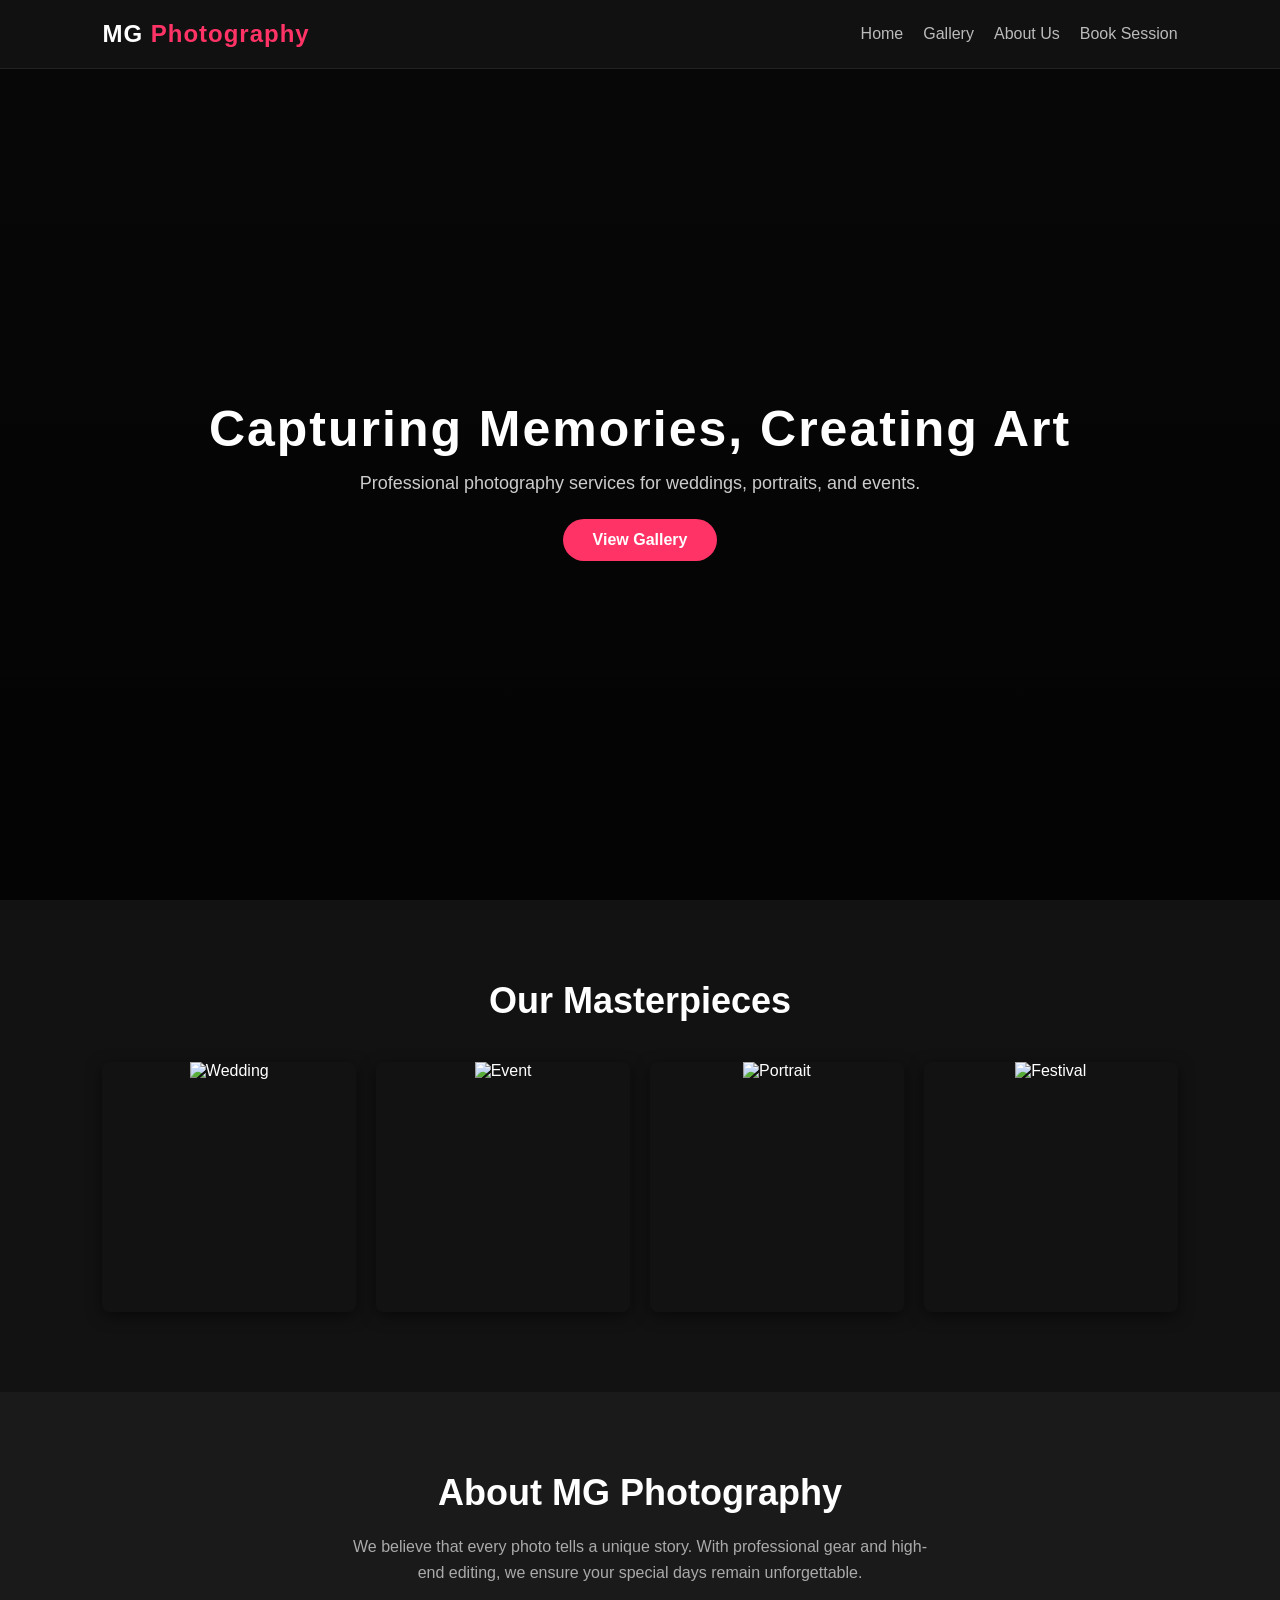
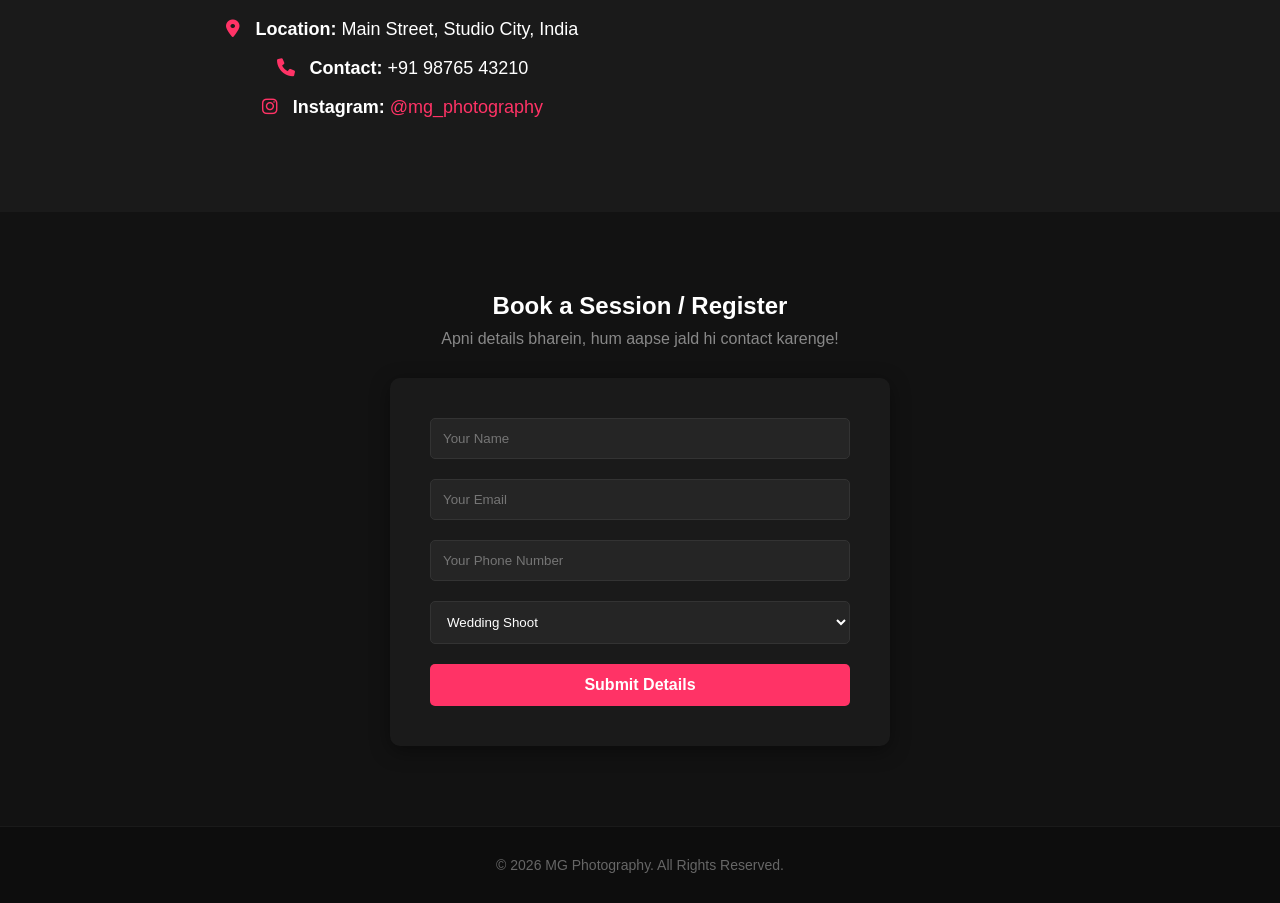
==== index.html @ 0e5b6fcd "Add files via upload" ====
<!DOCTYPE html>
<html lang="en">
<head>
    <meta charset="UTF-8">
    <meta name="viewport" content="width=device-width, initial-scale=1.0">
    <title>MG Photography | Capturing Moments</title>
    <link rel="stylesheet" href="style.css">
    <link rel="stylesheet" href="https://cdnjs.cloudflare.com/ajax/libs/font-awesome/6.0.0/css/all.min.css">
</head>
<body>

    <header>
        <div class="logo">MG <span>Photography</span></div>
        <nav>
            <ul>
                <li><a href="#home">Home</a></li>
                <li><a href="#gallery">Gallery</a></li>
                <li><a href="#about">About Us</a></li>
                <li><a href="#contact">Book Session</a></li>
            </ul>
        </nav>
    </header>

    <section id="home" class="hero">
        <div class="hero-content">
            <h1>Capturing Memories, Creating Art</h1>
            <p>Professional photography services for weddings, portraits, and events.</p>
            <a href="#gallery" class="btn">View Gallery</a>
        </div>
    </section>

    <section id="gallery" class="gallery-section">
        <h2>Our Masterpieces</h2>
        <div class="gallery-grid" id="galleryGrid">
            <div class="gallery-item"><img src="https://images.unsplash.com/photo-1519741497674-611481863552?w=500" alt="Wedding"></div>
            <div class="gallery-item"><img src="https://images.unsplash.com/photo-1511285560929-80b456fea0bc?w=500" alt="Event"></div>
            <div class="gallery-item"><img src="https://images.unsplash.com/photo-1532712938310-34cb3982ef74?w=500" alt="Portrait"></div>
            <div class="gallery-item"><img src="https://images.unsplash.com/photo-1492684223066-81342ee5ff30?w=500" alt="Festival"></div>
        </div>
    </section>

    <section id="about" class="about-section">
        <div class="about-info">
            <h2>About MG Photography</h2>
            <p>We believe that every photo tells a unique story. With professional gear and high-end editing, we ensure your special days remain unforgettable.</p>
            
            <div class="studio-details">
                <p><i class="fas fa-map-marker-alt"></i> <strong>Location:</strong> Main Street, Studio City, India</p>
                <p><i class="fas fa-phone"></i> <strong>Contact:</strong> +91 98765 43210</p>
                <p><i class="fab fa-instagram"></i> <strong>Instagram:</strong> <a href="https://instagram.com/mg_photography" target="_blank">@mg_photography</a></p>
            </div>
        </div>
    </section>

    <section id="contact" class="contact-section">
        <h2>Book a Session / Register</h2>
        <p>Apni details bharein, hum aapse jald hi contact karenge!</p>
        
        <form id="clientForm">
            <div class="input-group">
                <input type="text" id="clientName" placeholder="Your Name" required>
            </div>
            <div class="input-group">
                <input type="email" id="clientEmail" placeholder="Your Email" required>
            </div>
            <div class="input-group">
                <input type="tel" id="clientPhone" placeholder="Your Phone Number" required>
            </div>
            <div class="input-group">
                <select id="serviceType">
                    <option value="Wedding">Wedding Shoot</option>
                    <option value="Portrait">Portrait</option>
                    <option value="Event">Event/Party</option>
                </select>
            </div>
            <button type="submit" class="submit-btn">Submit Details</button>
        </form>
    </section>

    <footer>
        <p>&copy; 2026 MG Photography. All Rights Reserved.</p>
    </footer>

    <script src="https://www.gstatic.com/firebasejs/10.8.0/firebase-app-compat.js"></script>
    <script src="https://www.gstatic.com/firebasejs/10.8.0/firebase-database-compat.js"></script>
    
    <script src="script.js"></script>
</body>
</html>
---- style.css ----
/* Reset & Base Styles */
* {
    margin: 0;
    padding: 0;
    box-sizing: border-box;
    font-family: 'Segoe UI', Tahoma, Geneva, Verdana, sans-serif;
    scroll-behavior: smooth;
}

body {
    background-color: #121212;
    color: #ffffff;
}

/* Navbar */
header {
    display: flex;
    justify-content: space-between;
    align-items: center;
    padding: 20px 8%;
    background-color: rgba(18, 18, 18, 0.95);
    position: fixed;
    width: 100%;
    top: 0;
    z-index: 1000;
    border-bottom: 1px solid #222;
}

.logo {
    font-size: 24px;
    font-weight: bold;
    letter-spacing: 1px;
}

.logo span {
    color: #ff3366;
}

nav ul {
    display: flex;
    list-style: none;
}

nav ul li {
    margin-left: 20px;
}

nav ul li a {
    color: #bbb;
    text-decoration: none;
    font-size: 16px;
    transition: 0.3s;
}

nav ul li a:hover {
    color: #ff3366;
}

/* Hero Section */
.hero {
    height: 100vh;
    background: linear-gradient(rgba(0,0,0,0.6), rgba(0,0,0,0.8)), url('https://images.unsplash.com/photo-1542038784456-1ea8e935640e?w=1200') no-repeat center center/cover;
    display: flex;
    justify-content: center;
    align-items: center;
    text-align: center;
    padding-top: 60px;
}

.hero-content h1 {
    font-size: 50px;
    margin-bottom: 15px;
    letter-spacing: 2px;
}

.hero-content p {
    font-size: 18px;
    color: #ccc;
    margin-bottom: 25px;
}

.btn {
    display: inline-block;
    padding: 12px 30px;
    background-color: #ff3366;
    color: #fff;
    text-decoration: none;
    border-radius: 30px;
    font-weight: bold;
    transition: 0.3s ease;
}

.btn:hover {
    background-color: #e02454;
    transform: translateY(-2px);
}

/* Gallery Section */
.gallery-section {
    padding: 80px 8%;
    text-align: center;
}

.gallery-section h2 {
    font-size: 36px;
    margin-bottom: 40px;
}

.gallery-grid {
    display: grid;
    grid-template-columns: repeat(auto-fit, minmax(250px, 1fr));
    grid-gap: 20px;
}

.gallery-item {
    overflow: hidden;
    border-radius: 8px;
    height: 250px;
    box-shadow: 0 4px 15px rgba(0,0,0,0.5);
}

.gallery-item img {
    width: 100%;
    height: 100%;
    object-fit: cover;
    transition: 0.5s ease;
}

.gallery-item:hover img {
    transform: scale(1.1);
}

/* About Section */
.about-section {
    background-color: #1a1a1a;
    padding: 80px 8%;
    text-align: center;
}

.about-info h2 {
    font-size: 36px;
    margin-bottom: 20px;
}

.about-info p {
    color: #aaa;
    max-width: 600px;
    margin: 0 auto 30px auto;
    line-height: 1.6;
}

.studio-details p {
    font-size: 18px;
    margin: 10px 0;
    color: #fff;
}

.studio-details i {
    color: #ff3366;
    margin-right: 10px;
}

.studio-details a {
    color: #ff3366;
    text-decoration: none;
}

/* Contact / Form Section */
.contact-section {
    padding: 80px 8%;
    text-align: center;
}

.contact-section h2 {
    margin-bottom: 10px;
}

.contact-section p {
    color: #888;
    margin-bottom: 30px;
}

#clientForm {
    max-width: 500px;
    margin: 0 auto;
    background: #1a1a1a;
    padding: 40px;
    border-radius: 10px;
    box-shadow: 0 5px 20px rgba(0,0,0,0.4);
}

.input-group {
    margin-bottom: 20px;
}

.input-group input, .input-group select {
    width: 100%;
    padding: 12px;
    background: #252525;
    border: 1px solid #333;
    color: #fff;
    border-radius: 5px;
    outline: none;
}

.input-group input:focus {
    border-color: #ff3366;
}

.submit-btn {
    width: 100%;
    padding: 12px;
    background: #ff3366;
    border: none;
    color: white;
    font-size: 16px;
    font-weight: bold;
    border-radius: 5px;
    cursor: pointer;
    transition: 0.3s;
}

.submit-btn:hover {
    background: #e02454;
}

/* Footer */
footer {
    text-align: center;
    padding: 30px;
    background: #0d0d0d;
    color: #666;
    font-size: 14px;
    border-top: 1px solid #1a1a1a;
}
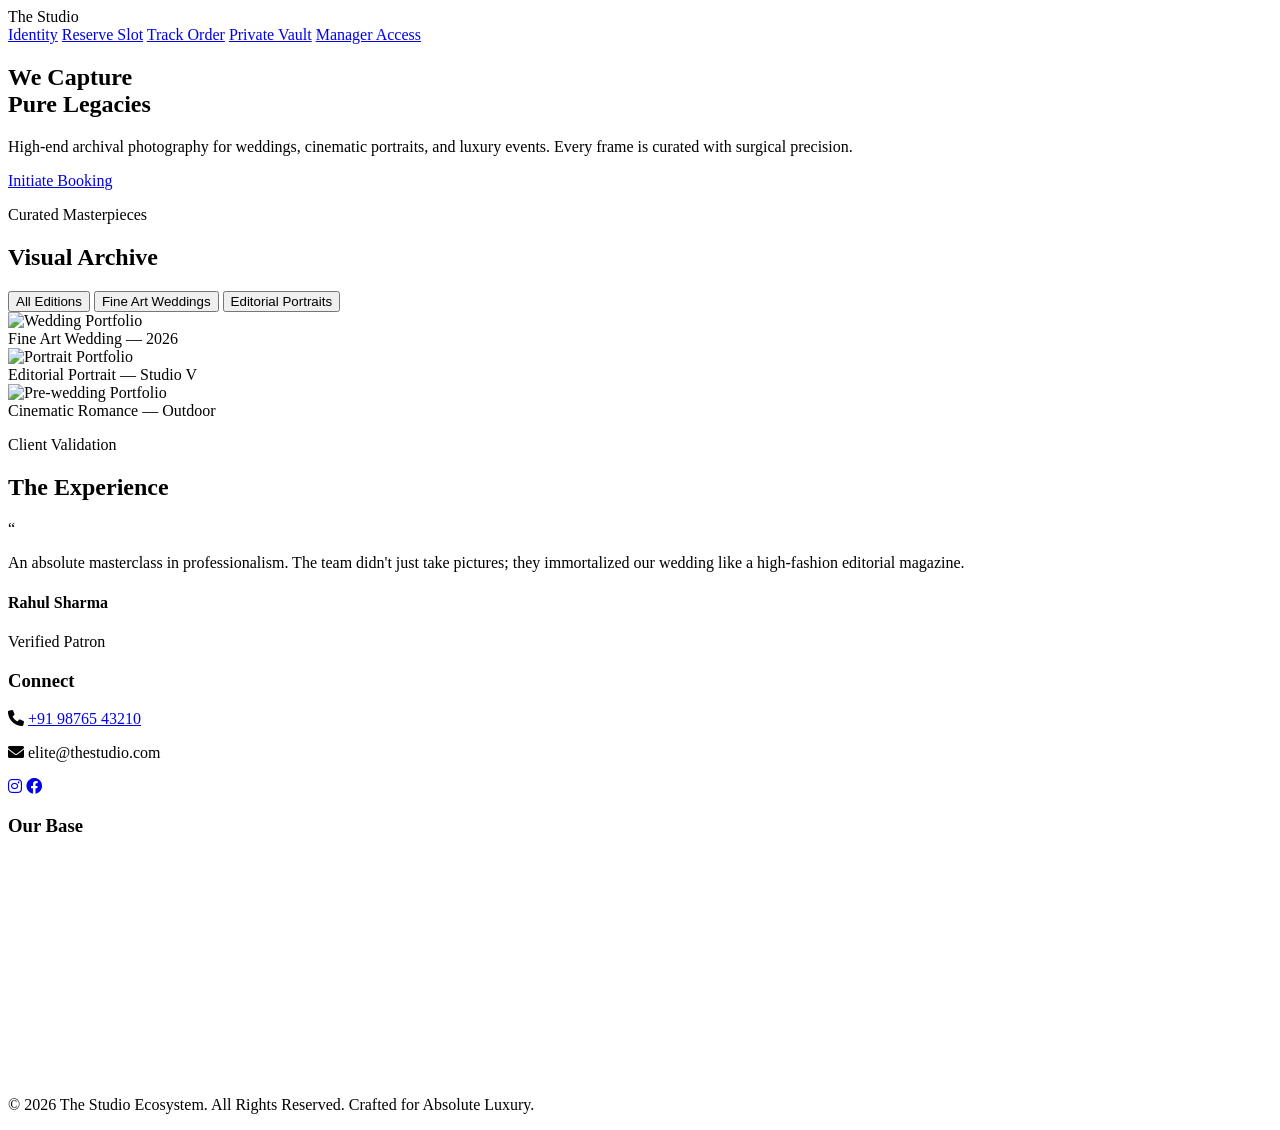
==== commit 2245a084: "Add files via upload" ====
--- a/index.html
+++ b/index.html
@@ -1,90 +1,100 @@
-
 <!DOCTYPE html>
 <html lang="en">
 <head>
     <meta charset="UTF-8">
     <meta name="viewport" content="width=device-width, initial-scale=1.0">
-    <title>MG Photography | Capturing Moments</title>
-    <link rel="stylesheet" href="style.css">
+    <title>The Studio — Cinematic Excellence</title>
+    <link rel="preconnect" href="https://fonts.googleapis.com">
+    <link rel="preconnect" href="https://fonts.gstatic.com" crossorigin>
+    <link href="https://fonts.googleapis.com/css2?family=Plus+Jakarta+Sans:wght@300;400;500;600&family=Syne:wght@700;800&display=swap" rel="stylesheet">
     <link rel="stylesheet" href="https://cdnjs.cloudflare.com/ajax/libs/font-awesome/6.0.0/css/all.min.css">
+    <link rel="stylesheet" href="css/style.css">
 </head>
 <body>
 
     <header>
-        <div class="logo">MG <span>Photography</span></div>
+        <div class="logo">The <span>Studio</span></div>
         <nav>
-            <ul>
-                <li><a href="#home">Home</a></li>
-                <li><a href="#gallery">Gallery</a></li>
-                <li><a href="#about">About Us</a></li>
-                <li><a href="#contact">Book Session</a></li>
-            </ul>
+            <a href="index.html" class="active">Identity</a>
+            <a href="booking.html">Reserve Slot</a>
+            <a href="track.html">Track Order</a>
+            <a href="client-gallery.html">Private Vault</a>
+            <a href="admin-login.html" class="admin-btn">Manager Access</a>
         </nav>
     </header>
 
-    <section id="home" class="hero">
+    <section class="hero">
         <div class="hero-content">
-            <h1>Capturing Memories, Creating Art</h1>
-            <p>Professional photography services for weddings, portraits, and events.</p>
-            <a href="#gallery" class="btn">View Gallery</a>
+            <h1>We Capture<br>Pure Legacies</h1>
+            <p>High-end archival photography for weddings, cinematic portraits, and luxury events. Every frame is curated with surgical precision.</p>
+            <a href="booking.html" class="btn">Initiate Booking</a>
         </div>
     </section>
 
-    <section id="gallery" class="gallery-section">
-        <h2>Our Masterpieces</h2>
-        <div class="gallery-grid" id="galleryGrid">
-            <div class="gallery-item"><img src="https://images.unsplash.com/photo-1519741497674-611481863552?w=500" alt="Wedding"></div>
-            <div class="gallery-item"><img src="https://images.unsplash.com/photo-1511285560929-80b456fea0bc?w=500" alt="Event"></div>
-            <div class="gallery-item"><img src="https://images.unsplash.com/photo-1532712938310-34cb3982ef74?w=500" alt="Portrait"></div>
-            <div class="gallery-item"><img src="https://images.unsplash.com/photo-1492684223066-81342ee5ff30?w=500" alt="Festival"></div>
+    <section class="gallery-section">
+        <div class="section-meta">
+            <p class="subtitle">Curated Masterpieces</p>
+            <h2>Visual Archive</h2>
         </div>
-    </section>
-
-    <section id="about" class="about-section">
-        <div class="about-info">
-            <h2>About MG Photography</h2>
-            <p>We believe that every photo tells a unique story. With professional gear and high-end editing, we ensure your special days remain unforgettable.</p>
-            
-            <div class="studio-details">
-                <p><i class="fas fa-map-marker-alt"></i> <strong>Location:</strong> Main Street, Studio City, India</p>
-                <p><i class="fas fa-phone"></i> <strong>Contact:</strong> +91 98765 43210</p>
-                <p><i class="fab fa-instagram"></i> <strong>Instagram:</strong> <a href="https://instagram.com/mg_photography" target="_blank">@mg_photography</a></p>
+        
+        <div class="category-tabs">
+            <button class="tab-btn active">All Editions</button>
+            <button class="tab-btn">Fine Art Weddings</button>
+            <button class="tab-btn">Editorial Portraits</button>
+        </div>
+        
+        <div class="image-grid" id="portfolio-gallery">
+            <div class="img-card">
+                <img src="https://images.unsplash.com/photo-1519741497674-611481863552?w=600" alt="Wedding Portfolio">
+                <div class="card-overlay"><span>Fine Art Wedding — 2026</span></div>
+            </div>
+            <div class="img-card">
+                <img src="https://images.unsplash.com/photo-1534528741775-53994a69daeb?w=600" alt="Portrait Portfolio">
+                <div class="card-overlay"><span>Editorial Portrait — Studio V</span></div>
+            </div>
+            <div class="img-card">
+                <img src="https://images.unsplash.com/photo-1511285560929-80b456fea0bc?w=600" alt="Pre-wedding Portfolio">
+                <div class="card-overlay"><span>Cinematic Romance — Outdoor</span></div>
             </div>
         </div>
     </section>
 
-    <section id="contact" class="contact-section">
-        <h2>Book a Session / Register</h2>
-        <p>Apni details bharein, hum aapse jald hi contact karenge!</p>
-        
-        <form id="clientForm">
-            <div class="input-group">
-                <input type="text" id="clientName" placeholder="Your Name" required>
+    <section class="reviews">
+        <div class="section-meta">
+            <p class="subtitle">Client Validation</p>
+            <h2>The Experience</h2>
+        </div>
+        <div class="review-container">
+            <div class="review-card">
+                <div class="quote-icon">“</div>
+                <p>An absolute masterclass in professionalism. The team didn't just take pictures; they immortalized our wedding like a high-fashion editorial magazine.</p>
+                <h4>Rahul Sharma</h4>
+                <span class="client-title">Verified Patron</span>
             </div>
-            <div class="input-group">
-                <input type="email" id="clientEmail" placeholder="Your Email" required>
-            </div>
-            <div class="input-group">
-                <input type="tel" id="clientPhone" placeholder="Your Phone Number" required>
-            </div>
-            <div class="input-group">
-                <select id="serviceType">
-                    <option value="Wedding">Wedding Shoot</option>
-                    <option value="Portrait">Portrait</option>
-                    <option value="Event">Event/Party</option>
-                </select>
-            </div>
-            <button type="submit" class="submit-btn">Submit Details</button>
-        </form>
+        </div>
     </section>
 
     <footer>
-        <p>&copy; 2026 MG Photography. All Rights Reserved.</p>
+        <div class="footer-container">
+            <div class="footer-info">
+                <h3>Connect</h3>
+                <p class="contact-link"><i class="fas fa-phone"></i> <a href="tel:+919876543210">+91 98765 43210</a></p>
+                <p class="contact-link"><i class="fas fa-envelope"></i> elite@thestudio.com</p>
+                <div class="social-icons">
+                    <a href="https://instagram.com" target="_blank"><i class="fab fa-instagram"></i></a>
+                    <a href="https://facebook.com" target="_blank"><i class="fab fa-facebook"></i></a>
+                </div>
+            </div>
+
+            <div class="footer-map">
+                <h3>Our Base</h3>
+                <iframe src="https://www.google.com/maps/embed?pb=!1m18!1m12!1m3!1d3501.9962770281694!2d77.2166567!3d28.630453!2m3!1f0!2f0!3f0!3m2!1i1024!2i768!4f13.1!3m3!1m2!1s0x390cfd37b6777977%3A0x15f79a957245d62d!2sConnaught%20Place%2C%20New%20Delhi!5e0!3m2!1sen!2sin!4v1700000000000" width="100%" height="220" style="border:0;" allowfullscreen="" loading="lazy"></iframe>
+            </div>
+        </div>
+        <div class="footer-bottom">
+            <p>© 2026 The Studio Ecosystem. All Rights Reserved. Crafted for Absolute Luxury.</p>
+        </div>
     </footer>
 
-    <script src="https://www.gstatic.com/firebasejs/10.8.0/firebase-app-compat.js"></script>
-    <script src="https://www.gstatic.com/firebasejs/10.8.0/firebase-database-compat.js"></script>
-    
-    <script src="script.js"></script>
 </body>
 </html>
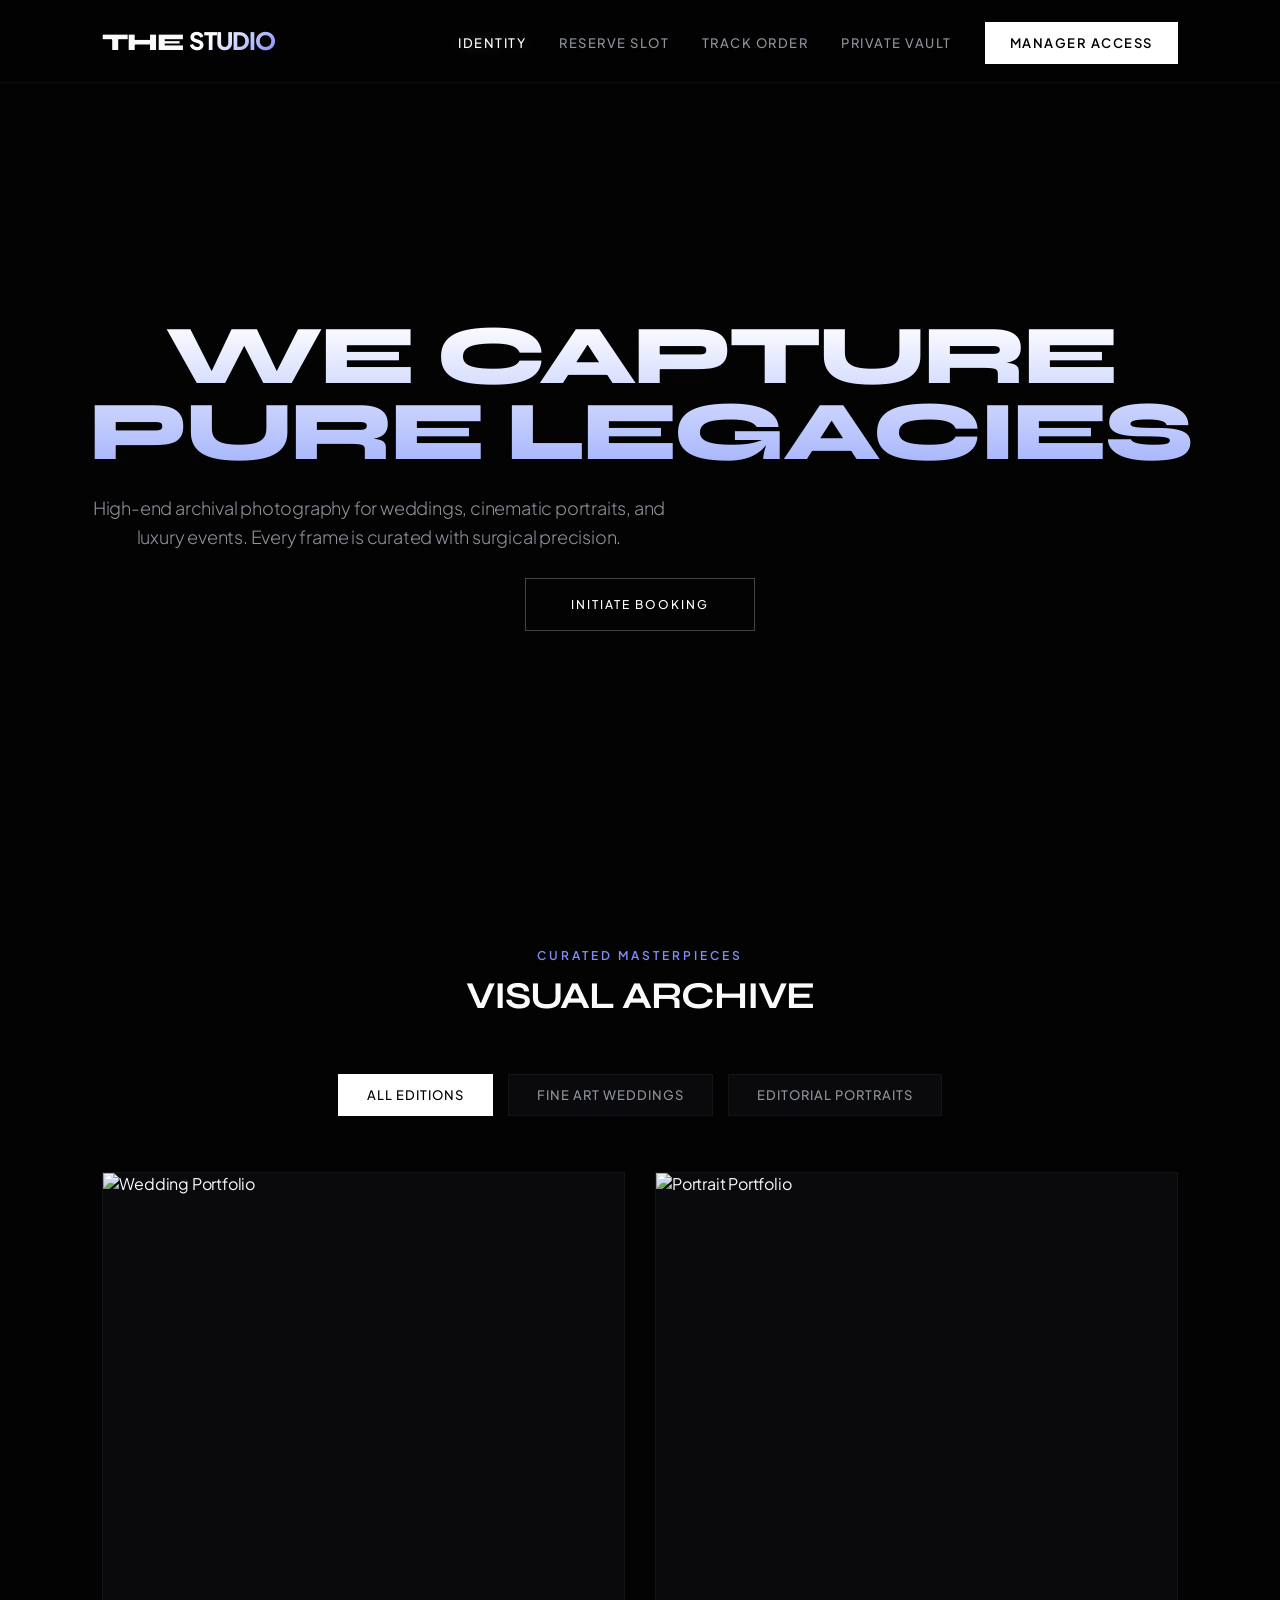
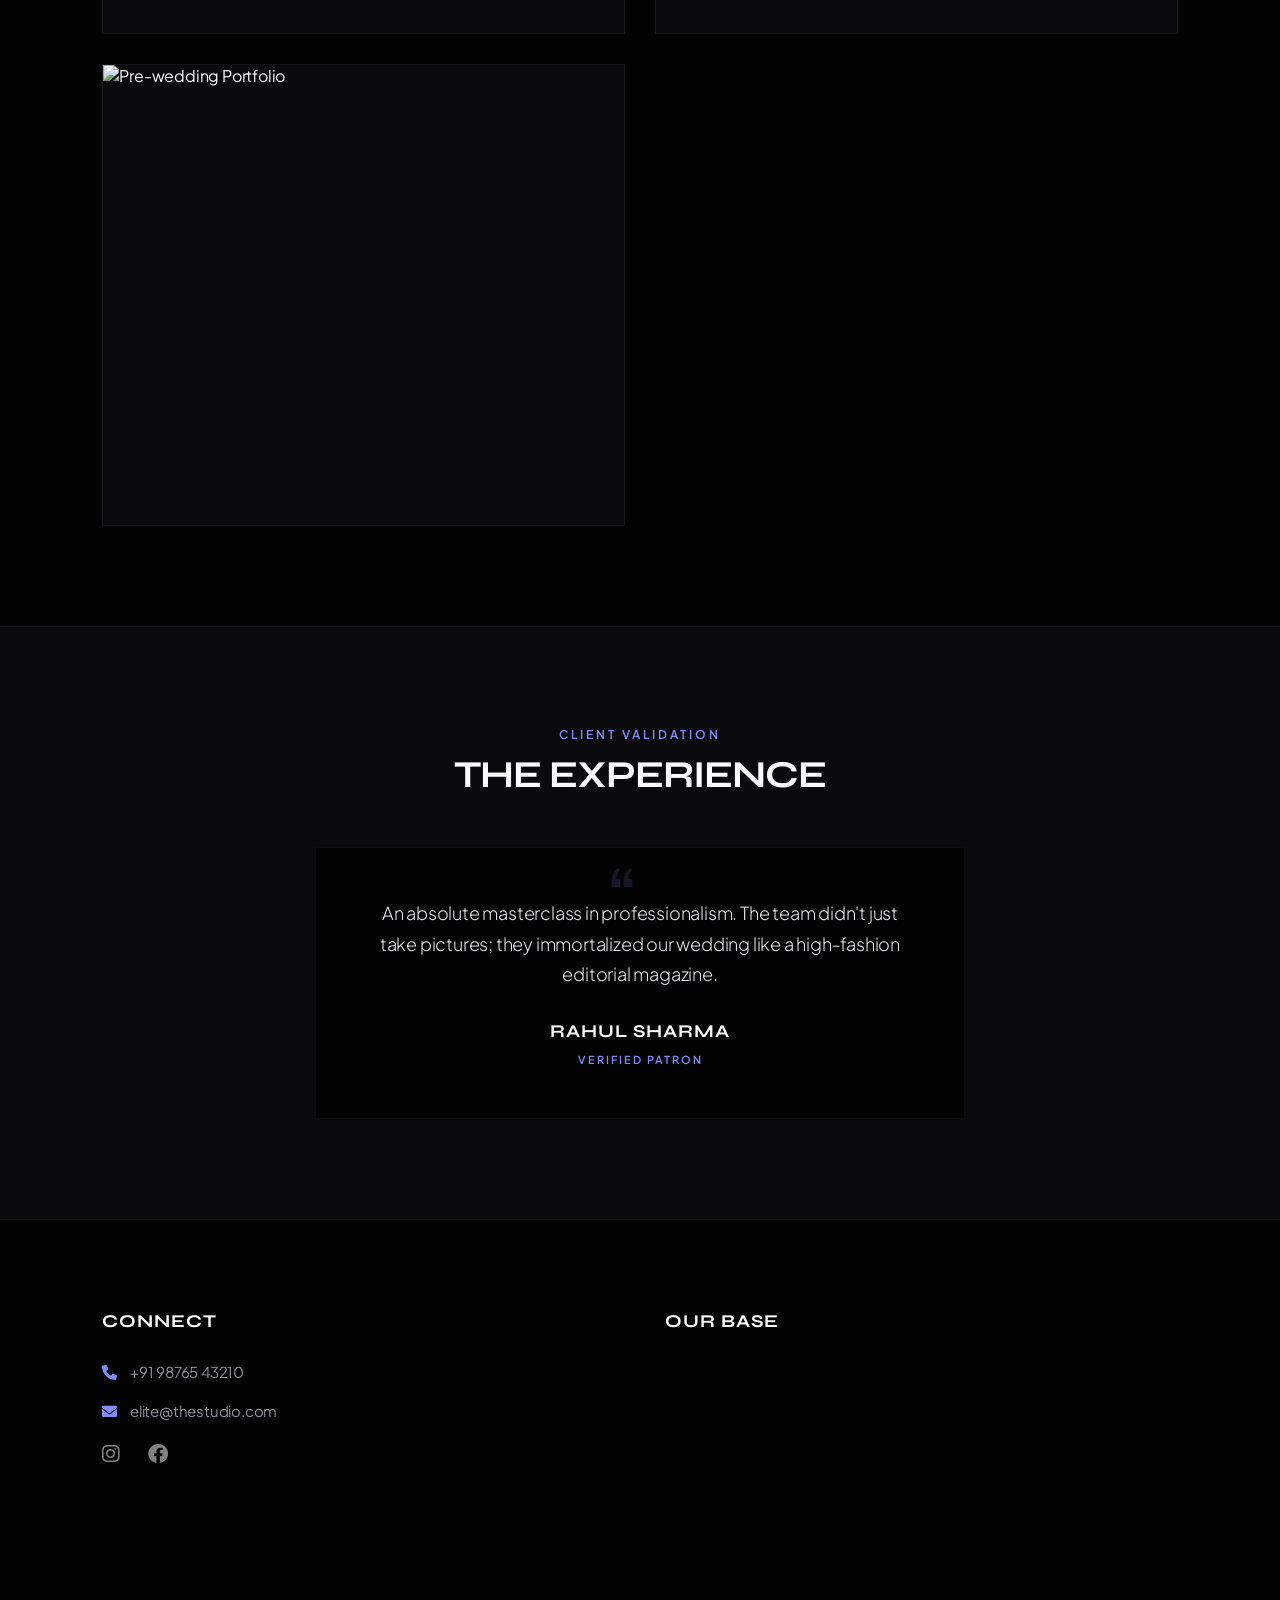
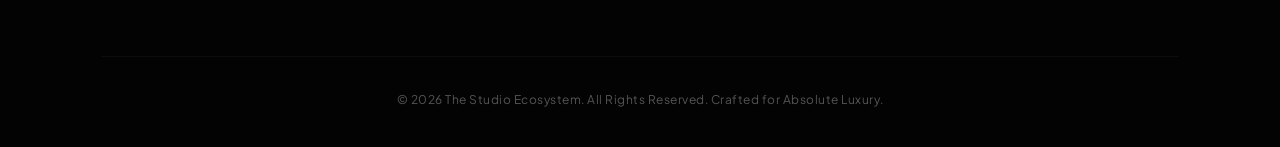
==== commit bcbc118d: "Add files via upload" ====
--- a/index.html
+++ b/index.html
@@ -38,21 +38,21 @@
         </div>
         
         <div class="category-tabs">
-            <button class="tab-btn active">All Editions</button>
-            <button class="tab-btn">Fine Art Weddings</button>
-            <button class="tab-btn">Editorial Portraits</button>
+            <button class="tab-btn active" onclick="filterGallery('all')">All Editions</button>
+            <button class="tab-btn" onclick="filterGallery('wedding')">Fine Art Weddings</button>
+            <button class="tab-btn" onclick="filterGallery('portrait')">Editorial Portraits</button>
         </div>
         
         <div class="image-grid" id="portfolio-gallery">
-            <div class="img-card">
+            <div class="img-card cat-wedding">
                 <img src="https://images.unsplash.com/photo-1519741497674-611481863552?w=600" alt="Wedding Portfolio">
                 <div class="card-overlay"><span>Fine Art Wedding — 2026</span></div>
             </div>
-            <div class="img-card">
+            <div class="img-card cat-portrait">
                 <img src="https://images.unsplash.com/photo-1534528741775-53994a69daeb?w=600" alt="Portrait Portfolio">
                 <div class="card-overlay"><span>Editorial Portrait — Studio V</span></div>
             </div>
-            <div class="img-card">
+            <div class="img-card cat-wedding">
                 <img src="https://images.unsplash.com/photo-1511285560929-80b456fea0bc?w=600" alt="Pre-wedding Portfolio">
                 <div class="card-overlay"><span>Cinematic Romance — Outdoor</span></div>
             </div>
@@ -88,7 +88,7 @@
 
             <div class="footer-map">
                 <h3>Our Base</h3>
-                <iframe src="https://www.google.com/maps/embed?pb=!1m18!1m12!1m3!1d3501.9962770281694!2d77.2166567!3d28.630453!2m3!1f0!2f0!3f0!3m2!1i1024!2i768!4f13.1!3m3!1m2!1s0x390cfd37b6777977%3A0x15f79a957245d62d!2sConnaught%20Place%2C%20New%20Delhi!5e0!3m2!1sen!2sin!4v1700000000000" width="100%" height="220" style="border:0;" allowfullscreen="" loading="lazy"></iframe>
+                <iframe src="https://www.google.com/maps/embed?pb=!1m18!1m12!1m3!1d3501.834631349884!2d77.21404137613327!3d28.63476483422119!2m3!1f0!2f0!3f0!3m2!1i1024!2i768!4f13.1!3m3!1m2!1m3!1s0x390cfd3630f9a2d3%3A0x6d9f874c728340d8!2sConnaught%20Place%2C%20New%20Delhi%2C%20Delhi%20110001!5e0!3m2!1sen!2sin!4v1710000000000!5m2!1sen!2sin" width="100%" height="220" style="border:0;" allowfullscreen="" loading="lazy"></iframe>
             </div>
         </div>
         <div class="footer-bottom">
@@ -96,5 +96,27 @@
         </div>
     </footer>
 
+    <script>
+        function filterGallery(category) {
+            // Update Active Tab Button state UI
+            const buttons = document.querySelectorAll('.tab-btn');
+            buttons.forEach(btn => btn.classList.remove('active'));
+            event.target.classList.add('active');
+
+            // Filter Image Cards
+            const cards = document.querySelectorAll('.img-card');
+            cards.forEach(card => {
+                if (category === 'all') {
+                    card.style.display = 'block';
+                } else if (category === 'wedding' && card.classList.contains('cat-wedding')) {
+                    card.style.display = 'block';
+                } else if (category === 'portrait' && card.classList.contains('cat-portrait')) {
+                    card.style.display = 'block';
+                } else {
+                    card.style.display = 'none';
+                }
+            });
+        }
+    </script>
 </body>
 </html>
--- a/css/style.css
+++ b/css/style.css
@@ -0,0 +1,398 @@
+/* ==========================================================================
+   1. CORE ARCHITECTURE, VARIABLES & FONTS
+   ========================================================================== */
+@import url('https://fonts.googleapis.com/css2?family=Plus+Jakarta+Sans:wght@300;400;500;600&family=Syne:wght@700;800&display=swap');
+
+:root {
+    --bg-pure: #030303;          /* Obsidian Black Base */
+    --bg-surface: #0a0a0c;       /* Dark Titanium Blocks */
+    --accent-indigo: #4f46e5;    /* Luxury Corporate Indigo */
+    --accent-light: #818cf8;     /* Electric Shimmer Violet */
+    --border-subtle: rgba(255, 255, 255, 0.04);
+    --text-main: #f9fafb;
+    --text-muted: #8e929b;
+}
+
+* {
+    margin: 0;
+    padding: 0;
+    box-sizing: border-box;
+    font-family: 'Plus Jakarta Sans', sans-serif;
+    /* Smooth Apple-Grade Inertial Transitions */
+    transition: all 0.5s cubic-bezier(0.16, 1, 0.3, 1);
+}
+
+body {
+    background-color: var(--bg-pure);
+    color: var(--text-main);
+    overflow-x: hidden;
+    letter-spacing: -0.2px;
+}
+
+/* ==========================================================================
+   2. FLOATING FIXED HEADER NAVIGATION
+   ========================================================================== */
+header {
+    background: rgba(3, 3, 3, 0.8);
+    backdrop-filter: blur(25px);
+    -webkit-backdrop-filter: blur(25px);
+    border-bottom: 1px solid var(--border-subtle);
+    padding: 25px 8%;
+    display: flex;
+    justify-content: space-between;
+    align-items: center;
+    position: sticky;
+    top: 0;
+    z-index: 1000;
+}
+
+header .logo {
+    font-family: 'Syne', sans-serif;
+    font-size: 24px;
+    font-weight: 800;
+    text-transform: uppercase;
+    letter-spacing: -1px;
+}
+
+header .logo span {
+    background: linear-gradient(135deg, #fff 30%, var(--accent-light));
+    -webkit-background-clip: text;
+    -webkit-text-fill-color: transparent;
+}
+
+header nav a {
+    color: var(--text-muted);
+    text-decoration: none;
+    margin-left: 30px;
+    font-size: 13px;
+    font-weight: 500;
+    text-transform: uppercase;
+    letter-spacing: 1.5px;
+}
+
+header nav a:hover, header nav a.active {
+    color: #fff;
+    text-shadow: 0 0 15px rgba(255, 255, 255, 0.3);
+}
+
+header nav .admin-btn {
+    background: #fff;
+    color: #000 !important;
+    padding: 12px 24px;
+    font-weight: 600;
+    border: 1px solid #fff;
+}
+
+header nav .admin-btn:hover {
+    background: transparent;
+    color: #fff !important;
+    transform: translateY(-2px);
+}
+
+/* ==========================================================================
+   3. CINEMATIC HERO SPOTLIGHT
+   ========================================================================== */
+.hero {
+    height: 85vh;
+    background: linear-gradient(to bottom, rgba(3,3,3,0.1), var(--bg-pure)), 
+                url('https://images.unsplash.com/photo-1492691527719-9d1e07e534b4?w=1200') center/cover no-repeat;
+    display: flex;
+    flex-direction: column;
+    justify-content: center;
+    align-items: center;
+    text-align: center;
+    padding: 0 20px;
+}
+
+.hero h1 {
+    font-family: 'Syne', sans-serif;
+    font-size: clamp(42px, 8vw, 84px);
+    font-weight: 800;
+    text-transform: uppercase;
+    line-height: 0.9;
+    letter-spacing: -3px;
+    margin-bottom: 25px;
+    background: linear-gradient(to bottom, #ffffff, #a5b4fc);
+    -webkit-background-clip: text;
+    -webkit-text-fill-color: transparent;
+}
+
+.hero p {
+    font-size: 18px;
+    color: var(--text-muted);
+    max-width: 580px;
+    margin-bottom: 40px;
+    font-weight: 300;
+    line-height: 1.6;
+}
+
+.hero .btn {
+    background: transparent;
+    color: white;
+    text-decoration: none;
+    padding: 18px 45px;
+    border: 1px solid rgba(255,255,255,0.25);
+    font-weight: 500;
+    text-transform: uppercase;
+    letter-spacing: 2px;
+    font-size: 12px;
+}
+
+.hero .btn:hover {
+    border-color: #fff;
+    background: #fff;
+    color: #000;
+    transform: translateY(-3px);
+    box-shadow: 0 10px 30px rgba(255,255,255,0.1);
+}
+
+/* ==========================================================================
+   4. PORTFOLIO GRID MATRIX WITH REVEAL OVERLAYS
+   ========================================================================== */
+.gallery-section {
+    padding: 100px 8%;
+    background-color: var(--bg-pure);
+}
+
+.section-meta {
+    text-align: center;
+    margin-bottom: 50px;
+}
+
+.section-meta .subtitle {
+    font-size: 12px;
+    text-transform: uppercase;
+    letter-spacing: 3px;
+    color: var(--accent-light);
+    margin-bottom: 10px;
+    font-weight: 600;
+}
+
+.section-meta h2 {
+    font-family: 'Syne', sans-serif;
+    font-size: 38px;
+    text-transform: uppercase;
+    letter-spacing: -1px;
+}
+
+.category-tabs {
+    text-align: center;
+    margin-bottom: 50px;
+}
+
+.tab-btn {
+    background: var(--bg-surface);
+    border: 1px solid var(--border-subtle);
+    color: var(--text-muted);
+    padding: 12px 28px;
+    margin: 6px;
+    font-size: 13px;
+    font-weight: 500;
+    cursor: pointer;
+    text-transform: uppercase;
+    letter-spacing: 1px;
+}
+
+.tab-btn.active, .tab-btn:hover {
+    background: #fff;
+    color: #000;
+    border-color: #fff;
+}
+
+.image-grid {
+    display: grid;
+    grid-template-columns: repeat(auto-fit, minmax(340px, 1fr));
+    gap: 30px;
+}
+
+.img-card {
+    background: var(--bg-surface);
+    border: 1px solid var(--border-subtle);
+    position: relative;
+    overflow: hidden;
+}
+
+.img-card img {
+    width: 100%;
+    height: 460px;
+    object-fit: cover;
+    display: block;
+    filter: grayscale(25%);
+}
+
+.card-overlay {
+    position: absolute;
+    bottom: 0;
+    left: 0;
+    width: 100%;
+    height: 100%;
+    background: linear-gradient(to top, rgba(3,3,3,0.95) 10%, rgba(3,3,3,0));
+    display: flex;
+    align-items: flex-end;
+    padding: 30px;
+    opacity: 0;
+}
+
+.card-overlay span {
+    font-family: 'Syne', sans-serif;
+    font-size: 16px;
+    text-transform: uppercase;
+    letter-spacing: 1px;
+    color: #fff;
+}
+
+.img-card:hover img {
+    filter: grayscale(0%);
+    transform: scale(1.03);
+}
+
+.img-card:hover .card-overlay {
+    opacity: 1;
+}
+
+/* ==========================================================================
+   5. EXPERIENTIAL EXPERT REVIEWS SECTION
+   ========================================================================== */
+.reviews {
+    padding: 100px 8%;
+    background: var(--bg-surface);
+    border-top: 1px solid var(--border-subtle);
+    border-bottom: 1px solid var(--border-subtle);
+}
+
+.review-container {
+    display: flex;
+    justify-content: center;
+}
+
+.review-card {
+    background: var(--bg-pure);
+    border: 1px solid var(--border-subtle);
+    padding: 50px;
+    max-width: 650px;
+    text-align: center;
+    position: relative;
+}
+
+.quote-icon {
+    font-family: 'Syne', sans-serif;
+    font-size: 80px;
+    line-height: 1;
+    color: rgba(129, 140, 248, 0.15);
+    position: absolute;
+    top: 10px;
+    left: 45%;
+}
+
+.review-card p {
+    font-size: 18px;
+    line-height: 1.7;
+    color: #e5e7eb;
+    margin-bottom: 30px;
+    font-weight: 300;
+}
+
+.review-card h4 {
+    font-family: 'Syne', sans-serif;
+    font-size: 18px;
+    text-transform: uppercase;
+    letter-spacing: 1px;
+    margin-bottom: 5px;
+}
+
+.client-title {
+    font-size: 11px;
+    text-transform: uppercase;
+    letter-spacing: 2px;
+    color: var(--accent-light);
+    font-weight: 600;
+}
+
+/* ==========================================================================
+   6. METRIC HIGH-END FOOTER WITH DARK MAP
+   ========================================================================== */
+footer {
+    background-color: var(--bg-pure);
+    padding: 90px 8% 40px;
+}
+
+.footer-container {
+    display: flex;
+    justify-content: space-between;
+    flex-wrap: wrap;
+    gap: 50px;
+}
+
+.footer-info, .footer-map {
+    flex: 1;
+    min-width: 300px;
+}
+
+footer h3 {
+    font-family: 'Syne', sans-serif;
+    text-transform: uppercase;
+    letter-spacing: 1px;
+    color: #fff;
+    margin-bottom: 30px;
+    font-size: 18px;
+}
+
+.contact-link {
+    font-size: 15px;
+    margin-bottom: 20px;
+    color: var(--text-muted);
+}
+
+.contact-link a {
+    color: var(--text-muted);
+    text-decoration: none;
+}
+
+.contact-link a:hover {
+    color: #fff;
+}
+
+.contact-link i {
+    margin-right: 10px;
+    color: var(--accent-light);
+}
+
+.social-icons a {
+    color: #fff;
+    font-size: 20px;
+    margin-right: 25px;
+    opacity: 0.5;
+}
+
+.social-icons a:hover {
+    opacity: 1;
+    transform: translateY(-2px);
+}
+
+.footer-map iframe {
+    border-radius: 4px;
+    border: 1px solid var(--border-subtle);
+    filter: grayscale(1) invert(1) contrast(1.2); /* Elite Dark Map Visual */
+}
+
+.footer-bottom {
+    text-align: center;
+    margin-top: 70px;
+    border-top: 1px solid var(--border-subtle);
+    padding-top: 35px;
+    font-size: 12px;
+    color: #555;
+    letter-spacing: 0.5px;
+}
+
+/* ==========================================================================
+   7. ADAPTIVE PLATFORM RESPONSIVENESS
+   ========================================================================== */
+@media (max-width: 768px) {
+    header { padding: 20px 5%; flex-direction: column; gap: 15px; }
+    header nav a { margin: 0 12px; font-size: 12px; }
+    .hero h1 { font-size: 46px; letter-spacing: -1.5px; }
+    .review-card { padding: 30px 20px; }
+}
+
+
